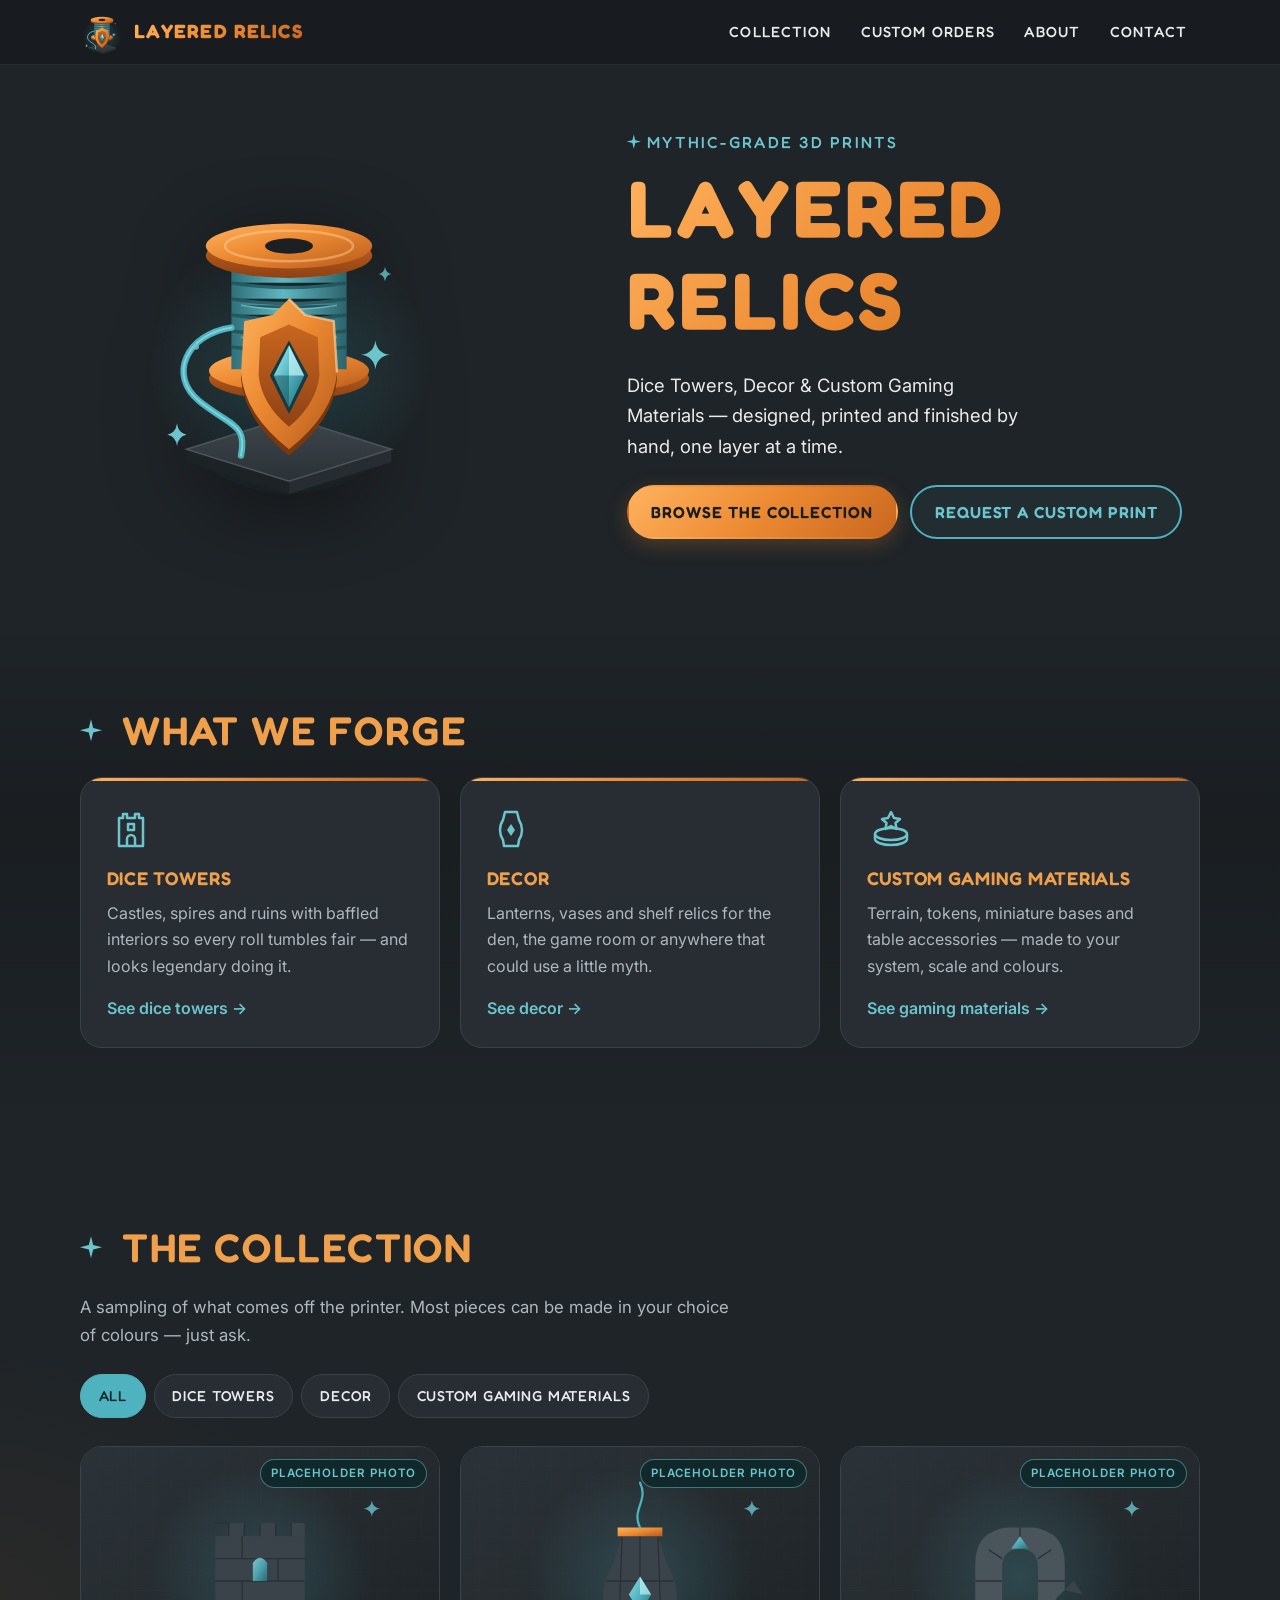
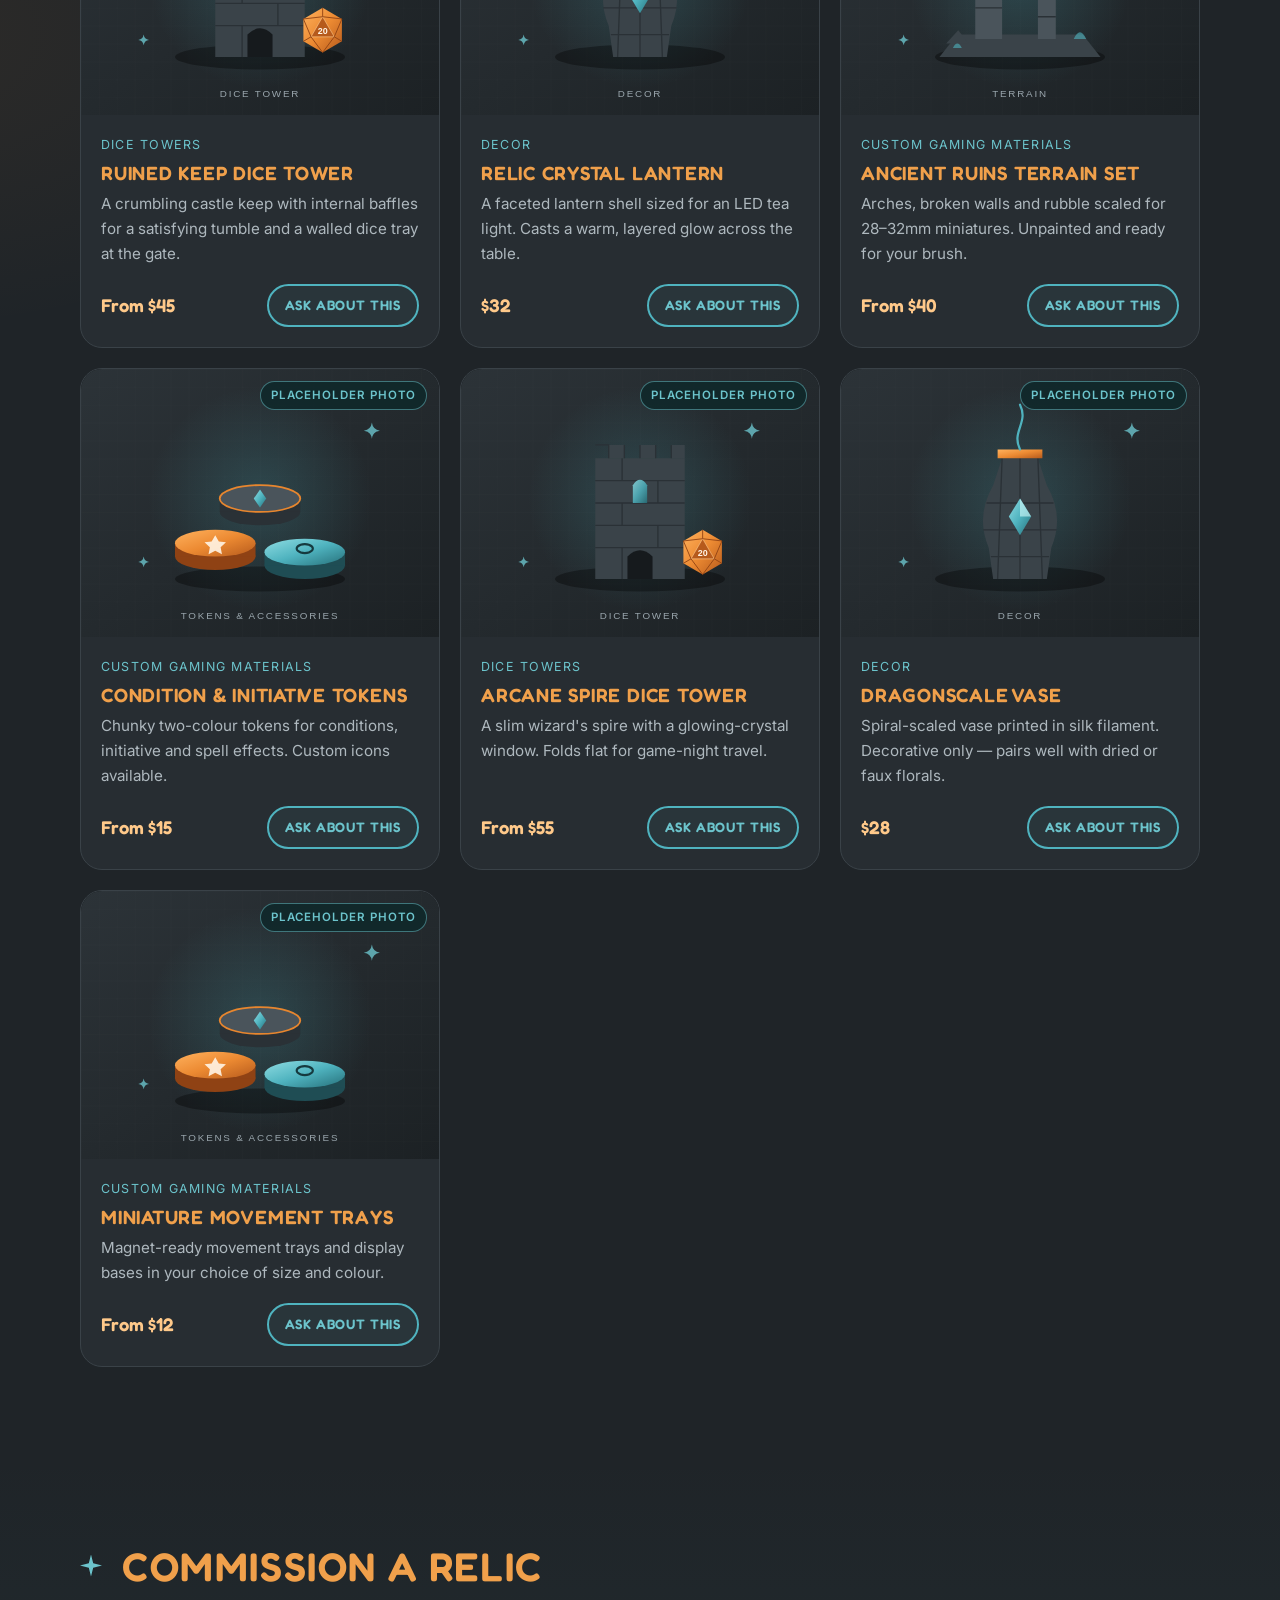
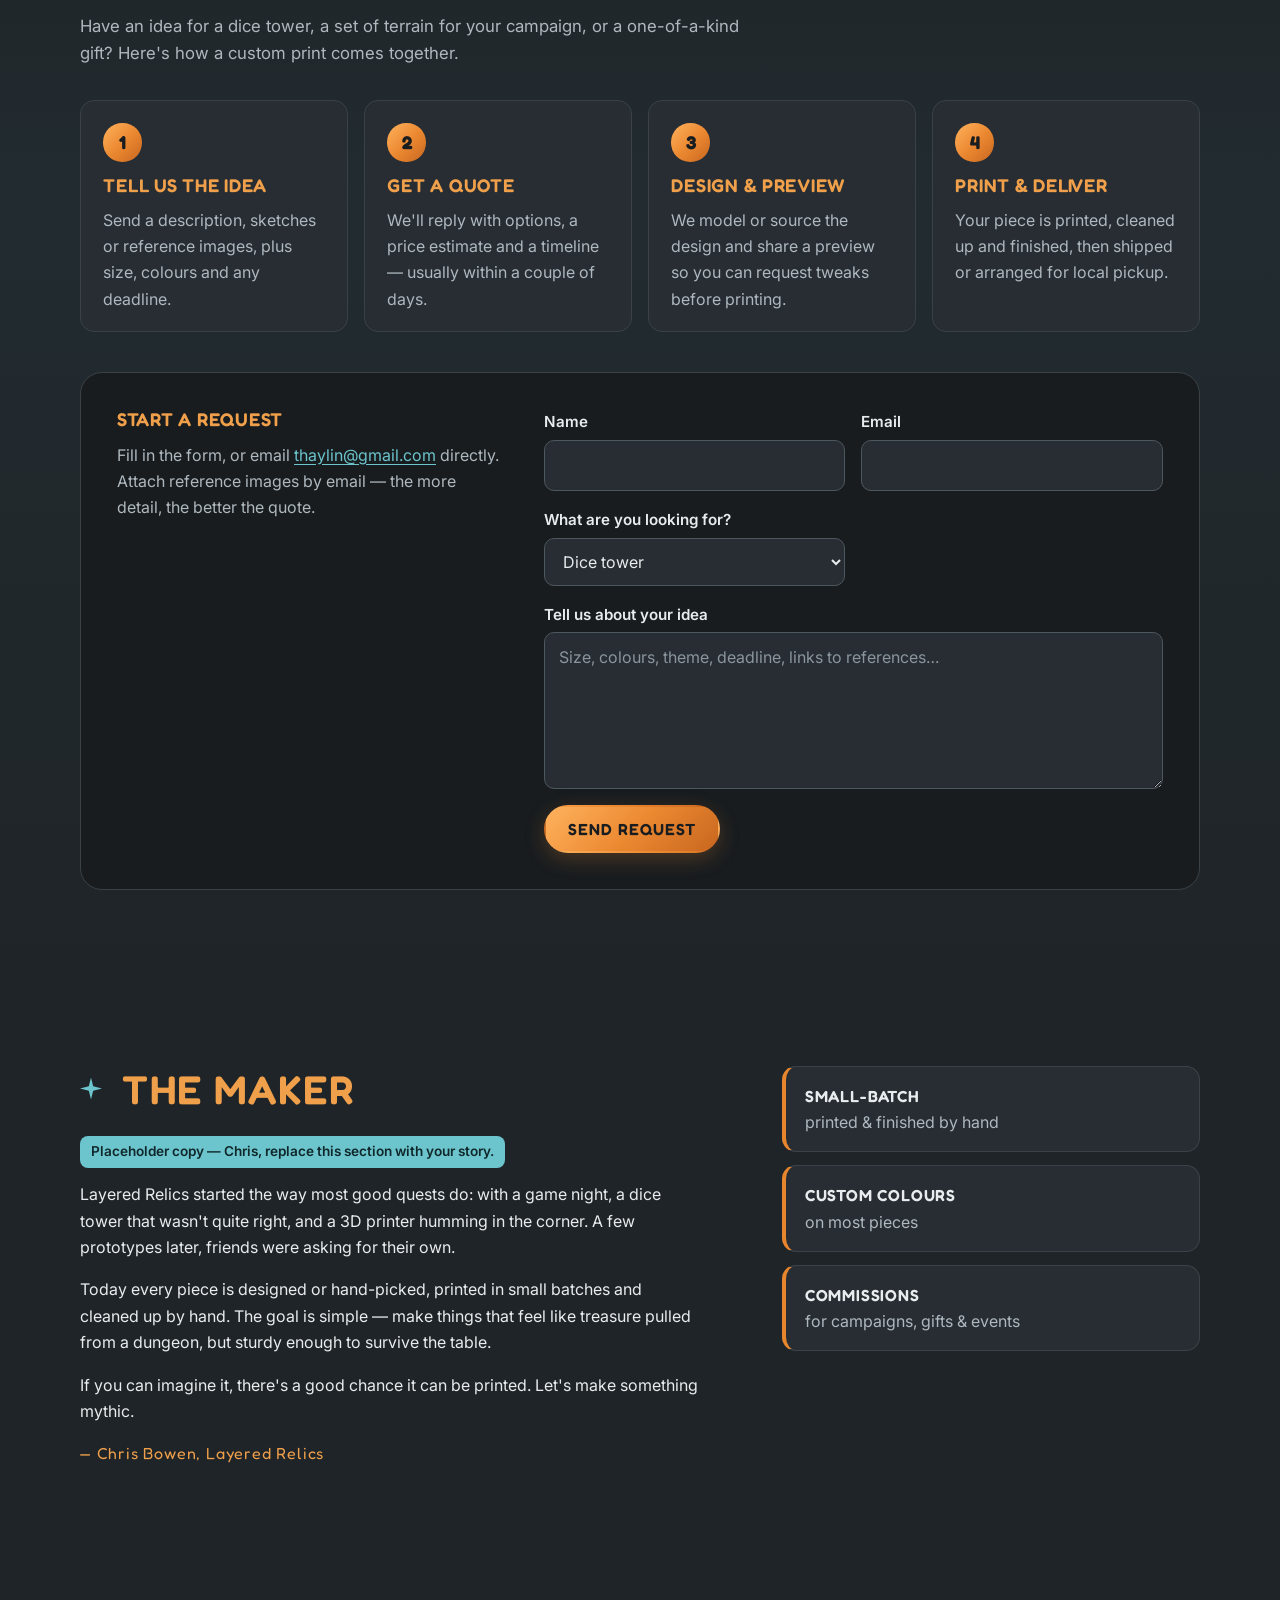
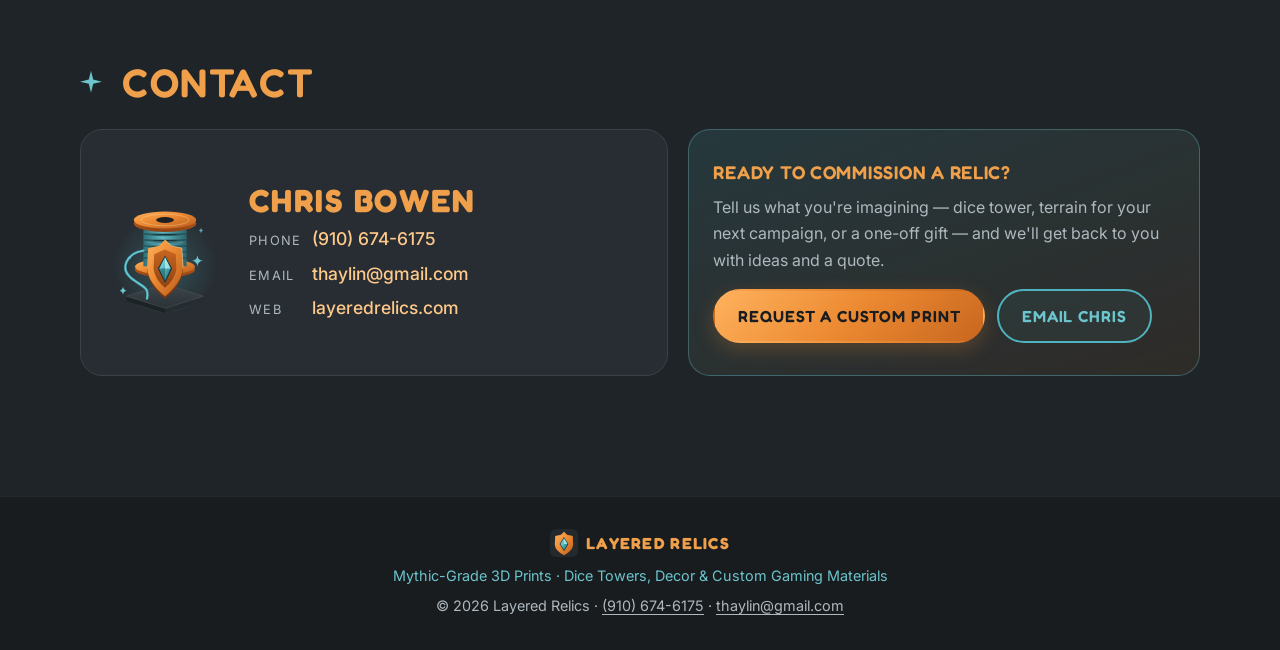
==== index.html @ 6f7bc5b3 "feat: first version of the Layered Relics static site Single-page, no-build static site for GitHub P" ====
<!doctype html>
<html lang="en">
<head>
  <meta charset="utf-8">
  <meta name="viewport" content="width=device-width, initial-scale=1">
  <title>Layered Relics — Mythic-Grade 3D Prints</title>
  <meta name="description" content="Layered Relics makes mythic-grade 3D prints: dice towers, decor and custom gaming materials like terrain, tokens and miniature accessories. Custom commissions welcome.">
  <meta name="theme-color" content="#1f2428">

  <!-- Open Graph / social sharing.
       og:url and og:image must be absolute. Update both if the site moves to layeredrelics.com (see README). -->
  <meta property="og:type" content="website">
  <meta property="og:site_name" content="Layered Relics">
  <meta property="og:title" content="Layered Relics — Mythic-Grade 3D Prints">
  <meta property="og:description" content="Dice towers, decor & custom gaming materials, printed layer by layer.">
  <meta property="og:url" content="https://thaylin.github.io/layeredrelics/">
  <meta property="og:image" content="https://thaylin.github.io/layeredrelics/assets/og-image.png">
  <meta property="og:image:width" content="1200">
  <meta property="og:image:height" content="630">
  <meta property="og:image:alt" content="Layered Relics logo with the tagline Mythic-Grade 3D Prints">
  <meta name="twitter:card" content="summary_large_image">

  <link rel="icon" href="assets/favicon.svg" type="image/svg+xml">
  <link rel="icon" href="assets/favicon-32.png" sizes="32x32" type="image/png">
  <link rel="apple-touch-icon" href="assets/apple-touch-icon.png">

  <link rel="preconnect" href="https://fonts.googleapis.com">
  <link rel="preconnect" href="https://fonts.gstatic.com" crossorigin>
  <link rel="stylesheet" href="https://fonts.googleapis.com/css2?family=Fredoka:wght@500;600;700&family=Inter:wght@400;500;600&display=swap">
  <link rel="stylesheet" href="css/styles.css">

  <script>document.documentElement.classList.add("js");</script>
  <script src="js/config.js" defer></script>
  <script src="js/main.js" defer></script>
</head>
<body>
  <a class="skip-link" href="#main">Skip to content</a>

  <header class="site-header">
    <div class="container header-inner">
      <a class="brand" href="#top" aria-label="Layered Relics home">
        <img src="assets/logo.svg" alt="" width="44" height="44">
        <span class="brand-name">Layered Relics</span>
      </a>
      <button class="nav-toggle" type="button" aria-expanded="false" aria-controls="site-nav">
        <span class="nav-toggle-bar" aria-hidden="true"></span>
        <span class="visually-hidden">Menu</span>
      </button>
      <nav id="site-nav" class="site-nav" aria-label="Main">
        <ul>
          <li><a href="#collection">Collection</a></li>
          <li><a href="#custom">Custom Orders</a></li>
          <li><a href="#about">About</a></li>
          <li><a href="#contact">Contact</a></li>
        </ul>
      </nav>
    </div>
  </header>

  <main id="main">
    <!-- HERO -->
    <section class="hero" id="top" aria-labelledby="hero-title">
      <div class="container hero-inner">
        <div class="hero-logo">
          <img src="assets/logo.svg" alt="Layered Relics logo: a filament spool on a stone pedestal behind a copper relic shield with a teal crystal" width="320" height="320">
        </div>
        <div class="hero-copy">
          <p class="eyebrow"><span class="sparkle" aria-hidden="true"></span> Mythic-Grade 3D Prints</p>
          <h1 id="hero-title" class="hero-title">Layered Relics</h1>
          <p class="hero-sub">Dice Towers, Decor &amp; Custom Gaming Materials — designed, printed and finished by hand, one layer at a time.</p>
          <div class="hero-actions">
            <a class="btn btn-primary" href="#collection">Browse the Collection</a>
            <a class="btn btn-secondary" href="#custom">Request a Custom Print</a>
          </div>
        </div>
      </div>
    </section>

    <!-- CATEGORIES -->
    <section class="section categories" aria-labelledby="categories-title">
      <div class="container">
        <h2 id="categories-title" class="section-title">What We Forge</h2>
        <ul class="category-grid">
          <li class="category-card">
            <svg class="category-icon" viewBox="0 0 48 48" aria-hidden="true"><path d="M12 42V14h4v-4h4v4h8v-4h4v4h4v28Z" fill="none" stroke="currentColor" stroke-width="2.5" stroke-linejoin="round"/><path d="M20 42v-7a4 4 0 0 1 8 0v7M21 20h6v6h-6z" fill="none" stroke="currentColor" stroke-width="2.5" stroke-linejoin="round"/></svg>
            <h3>Dice Towers</h3>
            <p>Castles, spires and ruins with baffled interiors so every roll tumbles fair — and looks legendary doing it.</p>
            <a class="text-link" href="#collection" data-filter-link="dice-towers">See dice towers</a>
          </li>
          <li class="category-card">
            <svg class="category-icon" viewBox="0 0 48 48" aria-hidden="true"><path d="M18 8h12l2 8c4 6 4 14 0 20l-1 6H17l-1-6c-4-6-4-14 0-20Z" fill="none" stroke="currentColor" stroke-width="2.5" stroke-linejoin="round"/><path d="M24 20l4 6-4 6-4-6Z" fill="currentColor"/></svg>
            <h3>Decor</h3>
            <p>Lanterns, vases and shelf relics for the den, the game room or anywhere that could use a little myth.</p>
            <a class="text-link" href="#collection" data-filter-link="decor">See decor</a>
          </li>
          <li class="category-card">
            <svg class="category-icon" viewBox="0 0 48 48" aria-hidden="true"><ellipse cx="24" cy="30" rx="16" ry="6" fill="none" stroke="currentColor" stroke-width="2.5"/><path d="M8 30v5c0 3.3 7.2 6 16 6s16-2.7 16-6v-5" fill="none" stroke="currentColor" stroke-width="2.5"/><path d="M24 8l3 6 6 1-4.5 4 1 6-5.5-3-5.5 3 1-6L15 15l6-1Z" fill="none" stroke="currentColor" stroke-width="2.5" stroke-linejoin="round"/></svg>
            <h3>Custom Gaming Materials</h3>
            <p>Terrain, tokens, miniature bases and table accessories — made to your system, scale and colours.</p>
            <a class="text-link" href="#collection" data-filter-link="gaming">See gaming materials</a>
          </li>
        </ul>
      </div>
    </section>

    <!-- COLLECTION (rendered from data/products.json by js/main.js) -->
    <section class="section collection" id="collection" aria-labelledby="collection-title">
      <div class="container">
        <h2 id="collection-title" class="section-title">The Collection</h2>
        <p class="section-intro">A sampling of what comes off the printer. Most pieces can be made in your choice of colours — just ask.</p>

        <div class="filters" role="group" aria-label="Filter products by category" data-filters>
          <button type="button" class="filter-btn" data-filter="all" aria-pressed="true">All</button>
        </div>

        <ul class="product-grid" data-product-grid aria-live="polite">
          <li class="product-status">Loading the collection…</li>
        </ul>
        <noscript><p class="product-status">The collection needs JavaScript to display. You can still <a href="mailto:thaylin@gmail.com">email us</a> to ask about any piece.</p></noscript>
      </div>
    </section>

    <!-- CUSTOM ORDERS -->
    <section class="section custom" id="custom" aria-labelledby="custom-title">
      <div class="container">
        <h2 id="custom-title" class="section-title">Commission a Relic</h2>
        <p class="section-intro">Have an idea for a dice tower, a set of terrain for your campaign, or a one-of-a-kind gift? Here's how a custom print comes together.</p>

        <ol class="steps">
          <li class="step">
            <span class="step-num" aria-hidden="true">1</span>
            <h3>Tell us the idea</h3>
            <p>Send a description, sketches or reference images, plus size, colours and any deadline.</p>
          </li>
          <li class="step">
            <span class="step-num" aria-hidden="true">2</span>
            <h3>Get a quote</h3>
            <p>We'll reply with options, a price estimate and a timeline — usually within a couple of days.</p>
          </li>
          <li class="step">
            <span class="step-num" aria-hidden="true">3</span>
            <h3>Design &amp; preview</h3>
            <p>We model or source the design and share a preview so you can request tweaks before printing.</p>
          </li>
          <li class="step">
            <span class="step-num" aria-hidden="true">4</span>
            <h3>Print &amp; deliver</h3>
            <p>Your piece is printed, cleaned up and finished, then shipped or arranged for local pickup.</p>
          </li>
        </ol>

        <div class="inquiry">
          <div class="inquiry-copy">
            <h3>Start a request</h3>
            <p>Fill in the form, or email <a href="mailto:thaylin@gmail.com?subject=Custom%20print%20request">thaylin@gmail.com</a> directly. Attach reference images by email — the more detail, the better the quote.</p>
          </div>

          <!-- Inquiry form.
               Until a form service is configured in js/config.js (formEndpoint), submitting
               opens the visitor's email app with the details pre-filled. See README > "Inquiry form". -->
          <form class="inquiry-form" data-inquiry-form novalidate>
            <div class="field">
              <label for="f-name">Name</label>
              <input id="f-name" name="name" type="text" autocomplete="name" required>
            </div>
            <div class="field">
              <label for="f-email">Email</label>
              <input id="f-email" name="email" type="email" autocomplete="email" required>
            </div>
            <div class="field">
              <label for="f-type">What are you looking for?</label>
              <select id="f-type" name="type">
                <option>Dice tower</option>
                <option>Decor piece</option>
                <option>Terrain or scenery</option>
                <option>Tokens or accessories</option>
                <option>Something else</option>
              </select>
            </div>
            <div class="field field-full">
              <label for="f-message">Tell us about your idea</label>
              <textarea id="f-message" name="message" rows="5" required placeholder="Size, colours, theme, deadline, links to references…"></textarea>
            </div>
            <!-- honeypot for spam bots (used by Formspree); hidden from people -->
            <div class="visually-hidden" aria-hidden="true">
              <label for="f-gotcha">Leave this empty</label>
              <input id="f-gotcha" name="_gotcha" type="text" tabindex="-1" autocomplete="off">
            </div>
            <div class="field-full form-footer">
              <button class="btn btn-primary" type="submit">Send Request</button>
              <p class="form-status" data-form-status role="status"></p>
            </div>
          </form>
        </div>
      </div>
    </section>

    <!-- ABOUT -->
    <section class="section about" id="about" aria-labelledby="about-title">
      <div class="container about-inner">
        <div class="about-copy">
          <h2 id="about-title" class="section-title">The Maker</h2>
          <!-- OWNER: placeholder story — replace these paragraphs with your own words. -->
          <p class="placeholder-note" data-placeholder-note>Placeholder copy — Chris, replace this section with your story.</p>
          <p>Layered Relics started the way most good quests do: with a game night, a dice tower that wasn't quite right, and a 3D printer humming in the corner. A few prototypes later, friends were asking for their own.</p>
          <p>Today every piece is designed or hand-picked, printed in small batches and cleaned up by hand. The goal is simple — make things that feel like treasure pulled from a dungeon, but sturdy enough to survive the table.</p>
          <p>If you can imagine it, there's a good chance it can be printed. Let's make something mythic.</p>
          <p class="signature">— Chris Bowen, Layered Relics</p>
        </div>
        <ul class="about-facts">
          <li><strong>Small-batch</strong> printed &amp; finished by hand</li>
          <li><strong>Custom colours</strong> on most pieces</li>
          <li><strong>Commissions</strong> for campaigns, gifts &amp; events</li>
        </ul>
      </div>
    </section>

    <!-- CONTACT -->
    <section class="section contact" id="contact" aria-labelledby="contact-title">
      <div class="container">
        <h2 id="contact-title" class="section-title">Contact</h2>
        <div class="contact-grid">
        <div class="contact-card">
          <img src="assets/logo.svg" alt="" width="120" height="120">
          <div>
            <p class="contact-name">Chris Bowen</p>
            <ul class="contact-list">
              <li><span class="contact-label">Phone</span> <a href="tel:+19106746175">(910) 674-6175</a></li>
              <li><span class="contact-label">Email</span> <a href="mailto:thaylin@gmail.com">thaylin@gmail.com</a></li>
              <li><span class="contact-label">Web</span> <a href="https://layeredrelics.com/">layeredrelics.com</a></li>
            </ul>
          </div>
        </div>
        <div class="contact-cta">
          <h3>Ready to commission a relic?</h3>
          <p>Tell us what you're imagining — dice tower, terrain for your next campaign, or a one-off gift — and we'll get back to you with ideas and a quote.</p>
          <div class="contact-cta-actions">
            <a class="btn btn-primary" href="#custom">Request a Custom Print</a>
            <a class="btn btn-secondary" href="mailto:thaylin@gmail.com?subject=Hello%20Layered%20Relics">Email Chris</a>
          </div>
        </div>
        </div>
      </div>
    </section>
  </main>

  <footer class="site-footer">
    <div class="container footer-inner">
      <p class="footer-brand"><img src="assets/favicon.svg" alt="" width="28" height="28"> Layered Relics</p>
      <p class="footer-tag">Mythic-Grade 3D Prints · Dice Towers, Decor &amp; Custom Gaming Materials</p>
      <p class="footer-meta">&copy; <span data-year>2026</span> Layered Relics · <a href="tel:+19106746175">(910) 674-6175</a> · <a href="mailto:thaylin@gmail.com">thaylin@gmail.com</a></p>
    </div>
  </footer>
</body>
</html>
---- css/styles.css ----
/* ==========================================================================
   Layered Relics — site styles
   Mobile-first. Brand tokens live in :root so colours are easy to tweak.
   ========================================================================== */

:root {
  /* Brand colours (from the business card) */
  --bg: #1f2428;
  --bg-raised: #272d32;
  --bg-deep: #181c1f;
  --line: #3a4248;
  --text: #e9ecee;
  --text-muted: #aeb8be;
  --copper: #e8862e;
  --copper-light: #f0a04b;
  --copper-pale: #ffc98a;
  --copper-dark: #b65a1c;
  --teal: #4fb3bf;
  --teal-light: #6cc4cc;
  --gradient-copper: linear-gradient(135deg, #ffb25e 0%, #ec8a32 50%, #c8661f 100%);

  --font-display: "Fredoka", "Baloo 2", "Trebuchet MS", system-ui, sans-serif;
  --font-body: "Inter", system-ui, -apple-system, "Segoe UI", Roboto, sans-serif;

  --radius: 14px;
  --radius-lg: 22px;
  --shadow: 0 10px 30px rgba(0, 0, 0, .35);
  --container: 1120px;
  --focus: 0 0 0 3px var(--bg), 0 0 0 6px var(--teal-light);
}

*, *::before, *::after { box-sizing: border-box; }

html { scroll-behavior: smooth; -webkit-text-size-adjust: 100%; }
@media (prefers-reduced-motion: reduce) {
  html { scroll-behavior: auto; }
  *, *::before, *::after { transition: none !important; animation: none !important; }
}

body {
  margin: 0;
  background:
    radial-gradient(1200px 600px at 85% -10%, rgba(79, 179, 191, .10), transparent 60%),
    radial-gradient(900px 500px at -10% 30%, rgba(232, 134, 46, .07), transparent 60%),
    var(--bg);
  color: var(--text);
  font-family: var(--font-body);
  font-size: 1rem;
  line-height: 1.65;
}

img, svg { max-width: 100%; height: auto; display: block; }

h1, h2, h3 {
  font-family: var(--font-display);
  font-weight: 600;
  line-height: 1.15;
  letter-spacing: .04em;
  text-transform: uppercase;
  margin: 0 0 .6em;
}
h3 { font-size: 1.15rem; color: var(--copper-light); }
p { margin: 0 0 1em; }

a { color: var(--teal-light); text-underline-offset: .2em; }
a:hover { color: var(--copper-pale); }

:focus-visible { outline: none; box-shadow: var(--focus); border-radius: 6px; }

.container { width: min(100% - 2.5rem, var(--container)); margin-inline: auto; }

.visually-hidden {
  position: absolute !important; width: 1px; height: 1px; padding: 0; margin: -1px;
  overflow: hidden; clip: rect(0 0 0 0); white-space: nowrap; border: 0;
}

.skip-link {
  position: absolute; left: 1rem; top: -4rem; z-index: 100;
  background: var(--copper); color: #1a1d20; padding: .6rem 1rem; border-radius: 8px;
  font-weight: 600; text-decoration: none;
}
.skip-link:focus { top: 1rem; }

/* Four-point sparkle decoration */
.sparkle {
  display: inline-block; width: .9em; height: .9em; vertical-align: -.05em;
  background: var(--teal-light);
  clip-path: polygon(50% 0, 60% 40%, 100% 50%, 60% 60%, 50% 100%, 40% 60%, 0 50%, 40% 40%);
}

/* ---------- Buttons ---------- */
.btn {
  display: inline-flex; align-items: center; justify-content: center; gap: .5em;
  min-height: 48px; padding: .75rem 1.4rem;
  border-radius: 999px; border: 2px solid transparent;
  font-family: var(--font-display); font-weight: 600; font-size: 1rem;
  letter-spacing: .06em; text-transform: uppercase; text-decoration: none;
  cursor: pointer; transition: transform .15s ease, box-shadow .15s ease, background-color .15s ease;
}
.btn:hover { transform: translateY(-1px); }
.btn-primary { background: var(--gradient-copper); color: #1a1d20; box-shadow: 0 6px 20px rgba(232, 134, 46, .25); }
.btn-primary:hover { color: #1a1d20; box-shadow: 0 8px 26px rgba(232, 134, 46, .4); }
.btn-secondary { border-color: var(--teal); color: var(--teal-light); background: rgba(79, 179, 191, .06); }
.btn-secondary:hover { color: var(--text); background: rgba(79, 179, 191, .18); }
.btn-small { min-height: 40px; padding: .5rem 1rem; font-size: .85rem; }

.text-link { font-weight: 600; text-decoration: none; }
.text-link::after { content: " →"; }
.text-link:hover { text-decoration: underline; }

/* ---------- Header ---------- */
.site-header {
  position: sticky; top: 0; z-index: 50;
  background: rgba(24, 28, 31, .88);
  backdrop-filter: blur(10px); -webkit-backdrop-filter: blur(10px);
  border-bottom: 1px solid rgba(255, 255, 255, .06);
}
.header-inner { display: flex; align-items: center; justify-content: space-between; min-height: 64px; position: relative; }
.brand { display: flex; align-items: center; gap: .6rem; text-decoration: none; }
.brand-name {
  font-family: var(--font-display); font-weight: 700; font-size: 1.2rem; letter-spacing: .06em;
  text-transform: uppercase; background: var(--gradient-copper);
  -webkit-background-clip: text; background-clip: text; color: transparent;
}

.nav-toggle {
  display: inline-flex; align-items: center; justify-content: center;
  width: 48px; height: 48px; border: 1px solid var(--line); border-radius: 12px;
  background: var(--bg-raised); cursor: pointer;
}
.nav-toggle-bar, .nav-toggle-bar::before, .nav-toggle-bar::after {
  display: block; width: 22px; height: 2px; background: var(--copper-light); border-radius: 2px;
  position: relative; transition: transform .2s ease, background-color .2s ease;
}
.nav-toggle-bar::before, .nav-toggle-bar::after { content: ""; position: absolute; left: 0; }
.nav-toggle-bar::before { top: -7px; }
.nav-toggle-bar::after { top: 7px; }
.nav-toggle[aria-expanded="true"] .nav-toggle-bar { background: transparent; }
.nav-toggle[aria-expanded="true"] .nav-toggle-bar::before { transform: translateY(7px) rotate(45deg); }
.nav-toggle[aria-expanded="true"] .nav-toggle-bar::after { transform: translateY(-7px) rotate(-45deg); }

.site-nav ul { list-style: none; margin: 0; padding: 0; }
.site-nav a {
  display: block; padding: .8rem 1rem; color: var(--text); text-decoration: none;
  font-family: var(--font-display); font-weight: 500; letter-spacing: .08em; text-transform: uppercase;
}
.site-nav a:hover { color: var(--copper-light); }

/* Mobile nav: dropdown panel. Only hidden when JS is running (.js on <html>). */
.js .site-nav {
  position: absolute; top: 100%; right: 0; left: 0;
  background: var(--bg-deep); border: 1px solid var(--line); border-radius: 0 0 var(--radius) var(--radius);
  box-shadow: var(--shadow); padding: .5rem;
  display: none;
}
.js .site-nav.is-open { display: block; }
html:not(.js) .nav-toggle { display: none; }
html:not(.js) .header-inner { flex-wrap: wrap; }
html:not(.js) .site-nav ul { display: flex; flex-wrap: wrap; }

/* ---------- Sections ---------- */
[id] { scroll-margin-top: 80px; }
.section { padding: 4rem 0; }
.section-title {
  font-size: clamp(1.7rem, 4.5vw, 2.5rem);
  color: var(--copper-light);
  display: flex; align-items: center; gap: .5em;
}
.section-title::before {
  content: ""; flex: none; width: .55em; height: .55em; background: var(--teal-light);
  clip-path: polygon(50% 0, 60% 40%, 100% 50%, 60% 60%, 50% 100%, 40% 60%, 0 50%, 40% 40%);
}
.section-intro { color: var(--text-muted); max-width: 60ch; font-size: 1.05rem; }

/* ---------- Hero ---------- */
.hero { padding: 2.5rem 0 3.5rem; overflow: hidden; }
.hero-inner { display: grid; gap: 1.5rem; justify-items: center; text-align: center; }
.hero-logo { width: min(68vw, 300px); filter: drop-shadow(0 18px 40px rgba(0, 0, 0, .45)); }
.eyebrow {
  font-family: var(--font-display); font-weight: 500; letter-spacing: .14em; text-transform: uppercase;
  color: var(--teal-light); margin-bottom: .4rem;
}
.hero-title {
  font-size: clamp(2.6rem, 11vw, 5rem); font-weight: 700; letter-spacing: .05em; margin-bottom: .3em;
  background: var(--gradient-copper); -webkit-background-clip: text; background-clip: text; color: transparent;
  /* fallback colour for browsers without background-clip:text */
  -webkit-text-fill-color: transparent;
}
@supports not ((-webkit-background-clip: text) or (background-clip: text)) {
  .hero-title, .brand-name { color: var(--copper-light); -webkit-text-fill-color: currentColor; background: none; }
}
.hero-sub { font-size: 1.15rem; color: var(--text); max-width: 34ch; margin-inline: auto; }
.hero-actions { display: flex; flex-direction: column; gap: .8rem; margin-top: 1.5rem; }

/* ---------- Categories ---------- */
.categories { background: linear-gradient(180deg, transparent, rgba(0, 0, 0, .18) 40%, transparent); }
.category-grid { list-style: none; margin: 0; padding: 0; display: grid; gap: 1.25rem; }
.category-card {
  background: var(--bg-raised); border: 1px solid var(--line); border-radius: var(--radius-lg);
  padding: 1.6rem; position: relative; overflow: hidden;
}
.category-card::after {
  content: ""; position: absolute; inset: 0 0 auto; height: 3px; background: var(--gradient-copper);
}
.category-card p { color: var(--text-muted); }
.category-icon { width: 48px; height: 48px; color: var(--teal-light); margin-bottom: 1rem; }

/* ---------- Collection ---------- */
.filters { display: flex; flex-wrap: wrap; gap: .5rem; margin: 1.5rem 0 1.75rem; }
.filter-btn {
  min-height: 44px; padding: .5rem 1.1rem; border-radius: 999px;
  border: 1px solid var(--line); background: var(--bg-raised); color: var(--text);
  font-family: var(--font-display); font-weight: 500; letter-spacing: .06em; text-transform: uppercase; font-size: .9rem;
  cursor: pointer;
}
.filter-btn:hover { border-color: var(--teal); }
.filter-btn[aria-pressed="true"] { background: var(--teal); border-color: var(--teal); color: #10282b; }

.product-grid { list-style: none; margin: 0; padding: 0; display: grid; gap: 1.25rem; }
.product-status { color: var(--text-muted); padding: 1rem 0; }
.product-card {
  display: flex; flex-direction: column; height: 100%;
  background: var(--bg-raised); border: 1px solid var(--line); border-radius: var(--radius-lg);
  overflow: hidden; transition: transform .2s ease, border-color .2s ease, box-shadow .2s ease;
}
.product-card:hover { transform: translateY(-3px); border-color: rgba(232, 134, 46, .6); box-shadow: var(--shadow); }
.product-media { position: relative; aspect-ratio: 4 / 3; background: var(--bg-deep); }
.product-media img { width: 100%; height: 100%; object-fit: cover; }
.product-badge {
  position: absolute; top: .75rem; right: .75rem;
  font-size: .72rem; font-weight: 600; letter-spacing: .08em; text-transform: uppercase;
  padding: .25rem .6rem; border-radius: 999px; background: rgba(16, 40, 43, .9); color: var(--teal-light);
  border: 1px solid rgba(108, 196, 204, .5);
}
.product-body { display: flex; flex-direction: column; gap: .4rem; padding: 1.25rem; flex: 1; }
.product-category { font-size: .78rem; letter-spacing: .1em; text-transform: uppercase; color: var(--teal-light); margin: 0; }
.product-name { margin: 0; font-size: 1.2rem; }
.product-desc { color: var(--text-muted); font-size: .95rem; margin: 0; flex: 1; }
.product-footer { display: flex; align-items: center; justify-content: space-between; gap: .75rem; margin-top: .75rem; flex-wrap: wrap; }
.product-price { font-family: var(--font-display); font-weight: 600; font-size: 1.15rem; color: var(--copper-pale); margin: 0; }

/* ---------- Custom orders ---------- */
.custom { background: linear-gradient(180deg, transparent, rgba(79, 179, 191, .05) 30%, transparent); }
.steps { list-style: none; margin: 2rem 0 2.5rem; padding: 0; display: grid; gap: 1rem; counter-reset: step; }
.step {
  background: var(--bg-raised); border: 1px solid var(--line); border-radius: var(--radius);
  padding: 1.4rem 1.4rem 1.2rem;
}
.step p { color: var(--text-muted); margin: 0; }
.step-num {
  display: inline-grid; place-items: center; width: 2.4rem; height: 2.4rem; margin-bottom: .8rem;
  border-radius: 50%; background: var(--gradient-copper); color: #1a1d20;
  font-family: var(--font-display); font-weight: 700; font-size: 1.15rem;
}

.inquiry {
  display: grid; gap: 1.5rem;
  background: var(--bg-deep); border: 1px solid var(--line); border-radius: var(--radius-lg);
  padding: 1.5rem;
}
.inquiry-copy p { color: var(--text-muted); }
.inquiry-form { display: grid; gap: 1rem; }
.field { display: flex; flex-direction: column; gap: .35rem; }
.field label { font-weight: 600; font-size: .95rem; }
.field input, .field select, .field textarea {
  width: 100%; min-height: 48px; padding: .7rem .9rem;
  font: inherit; color: var(--text);
  background: var(--bg-raised); border: 1px solid #4d575e; border-radius: 10px;
}
.field textarea { resize: vertical; min-height: 130px; }
.field input::placeholder, .field textarea::placeholder { color: #8a959c; }
.field input:focus-visible, .field select:focus-visible, .field textarea:focus-visible { border-color: var(--teal); }
.field [aria-invalid="true"] { border-color: #ff8a7a; }
.form-footer { display: flex; flex-wrap: wrap; align-items: center; gap: 1rem; }
.form-status { margin: 0; color: var(--teal-light); }
.form-status.is-error { color: #ff9f92; }

/* ---------- About ---------- */
.about-inner { display: grid; gap: 2rem; }
.about-copy p { max-width: 62ch; }
.signature { font-family: var(--font-display); color: var(--copper-light); letter-spacing: .05em; }
.placeholder-note {
  display: inline-block; font-size: .85rem; color: #10282b; background: var(--teal-light);
  padding: .3rem .7rem; border-radius: 8px; font-weight: 600;
}
.about-facts { list-style: none; margin: 0; padding: 0; display: grid; gap: .8rem; align-content: start; }
.about-facts li {
  background: var(--bg-raised); border: 1px solid var(--line); border-left: 4px solid var(--copper);
  border-radius: var(--radius); padding: 1rem 1.2rem; color: var(--text-muted);
}
.about-facts strong { display: block; color: var(--text); font-family: var(--font-display); letter-spacing: .05em; text-transform: uppercase; font-weight: 600; }

/* ---------- Contact ---------- */
.contact-grid { display: grid; gap: 1.25rem; }
.contact-cta {
  background: linear-gradient(160deg, rgba(79, 179, 191, .14), rgba(232, 134, 46, .08));
  border: 1px solid rgba(108, 196, 204, .35); border-radius: var(--radius-lg); padding: 2rem 1.5rem;
}
.contact-cta p { color: var(--text-muted); }
.contact-cta-actions { display: flex; flex-wrap: wrap; gap: .75rem; }
.contact-card {
  display: grid; gap: 1.5rem; justify-items: center; text-align: center;
  background: var(--bg-raised); border: 1px solid var(--line); border-radius: var(--radius-lg);
  padding: 2rem 1.5rem; max-width: 640px;
}
.contact-name {
  font-family: var(--font-display); font-weight: 700; font-size: 2rem; letter-spacing: .06em;
  text-transform: uppercase; color: var(--copper-light); margin-bottom: .4rem; line-height: 1.1;
}
.contact-list { list-style: none; margin: 0; padding: 0; display: grid; gap: .35rem; font-size: 1.1rem; }
.contact-list a { color: var(--copper-pale); text-decoration: none; font-weight: 500; }
.contact-list a:hover { text-decoration: underline; color: var(--teal-light); }
.contact-label { display: inline-block; min-width: 4.5em; color: var(--text-muted); font-size: .8rem; letter-spacing: .1em; text-transform: uppercase; }

/* ---------- Footer ---------- */
.site-footer { border-top: 1px solid rgba(255, 255, 255, .06); background: var(--bg-deep); padding: 2rem 0; margin-top: 2rem; }
.footer-inner { display: grid; gap: .4rem; text-align: center; justify-items: center; }
.footer-inner p { margin: 0; }
.footer-brand { display: flex; align-items: center; gap: .5rem; font-family: var(--font-display); font-weight: 700; letter-spacing: .08em; text-transform: uppercase; color: var(--copper-light); }
.footer-tag { color: var(--teal-light); font-size: .9rem; }
.footer-meta { color: var(--text-muted); font-size: .9rem; }
.footer-meta a { color: var(--text-muted); }

/* ==========================================================================
   Larger screens
   ========================================================================== */
@media (min-width: 600px) {
  .hero-actions { flex-direction: row; justify-content: center; }
  .product-grid { grid-template-columns: repeat(2, 1fr); }
  .steps { grid-template-columns: repeat(2, 1fr); }
  .inquiry-form { grid-template-columns: 1fr 1fr; }
  .field-full { grid-column: 1 / -1; }
  .contact-card { grid-template-columns: auto 1fr; text-align: left; justify-items: start; align-items: center; }
}

@media (min-width: 860px) {
  .nav-toggle { display: none; }
  .js .site-nav, .site-nav { position: static; display: block; background: none; border: 0; box-shadow: none; padding: 0; }
  .site-nav ul { display: flex; gap: .25rem; }
  .site-nav a { padding: .5rem .8rem; font-size: .92rem; }

  .section { padding: 5.5rem 0; }
  .hero { padding: 4rem 0 5rem; }
  .hero-inner { grid-template-columns: 1fr 1.15fr; text-align: left; justify-items: start; align-items: center; gap: 3rem; }
  .hero-logo { width: 100%; max-width: 400px; justify-self: center; }
  .hero-sub { margin-inline: 0; }
  .hero-actions { justify-content: flex-start; }

  .category-grid { grid-template-columns: repeat(3, 1fr); }
  .product-grid { grid-template-columns: repeat(3, 1fr); }
  .steps { grid-template-columns: repeat(4, 1fr); }
  .inquiry { grid-template-columns: 1fr 1.6fr; padding: 2.25rem; gap: 2.5rem; }
  .about-inner { grid-template-columns: 1.6fr 1fr; align-items: start; }
  .contact-grid { grid-template-columns: 1.15fr 1fr; align-items: stretch; }
  .contact-card { max-width: none; }
}
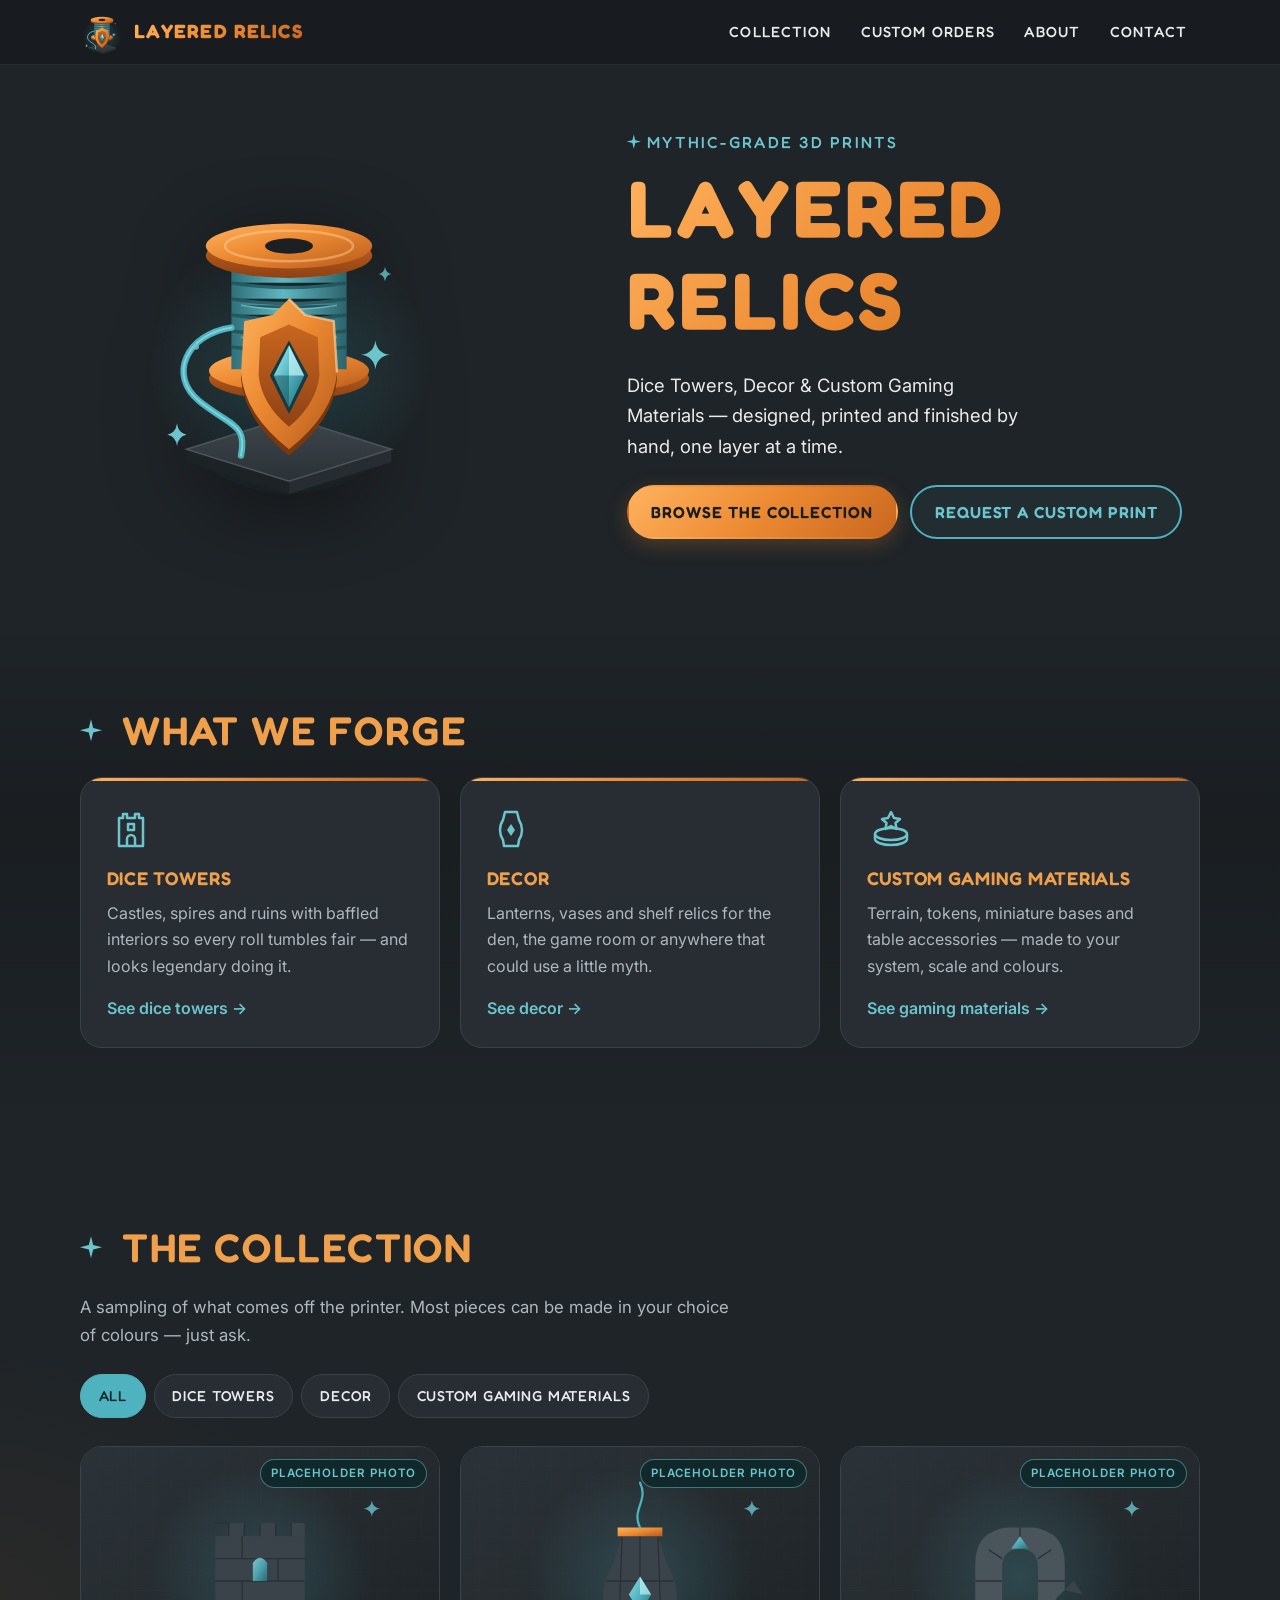
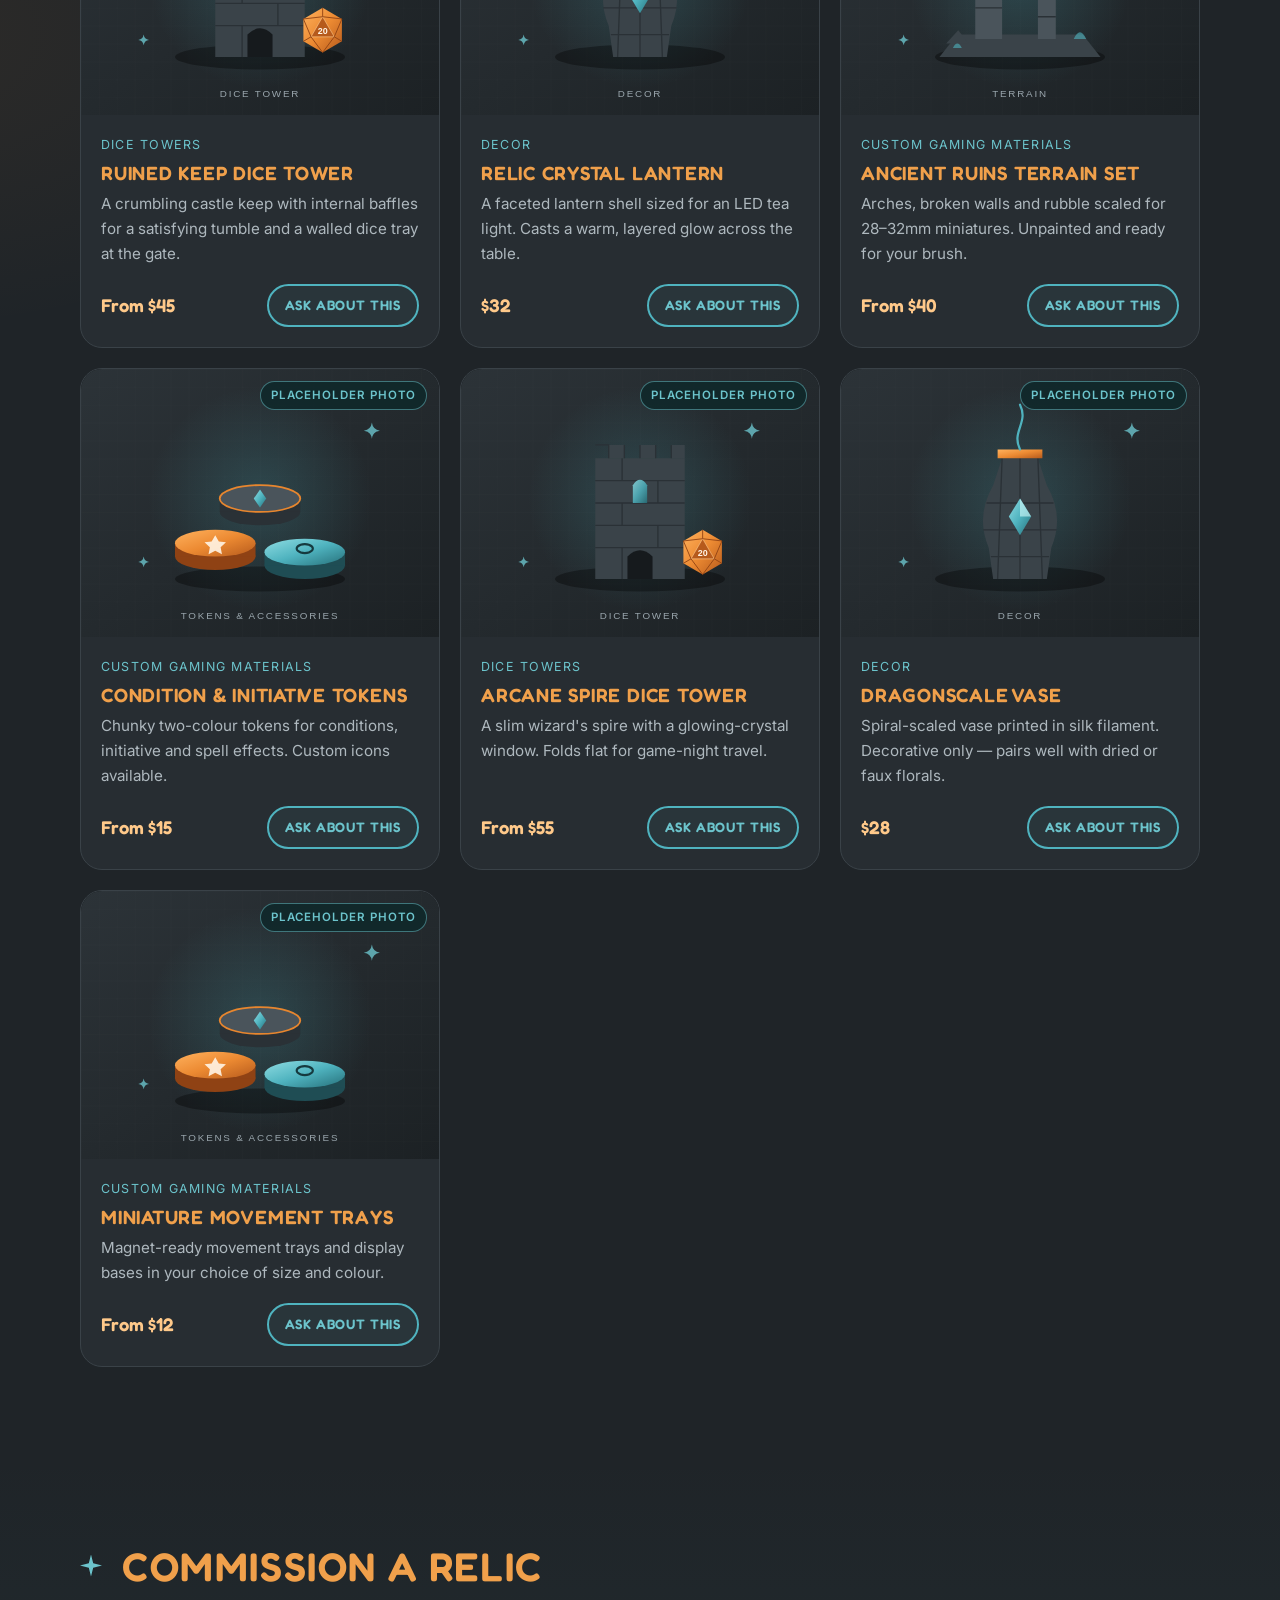
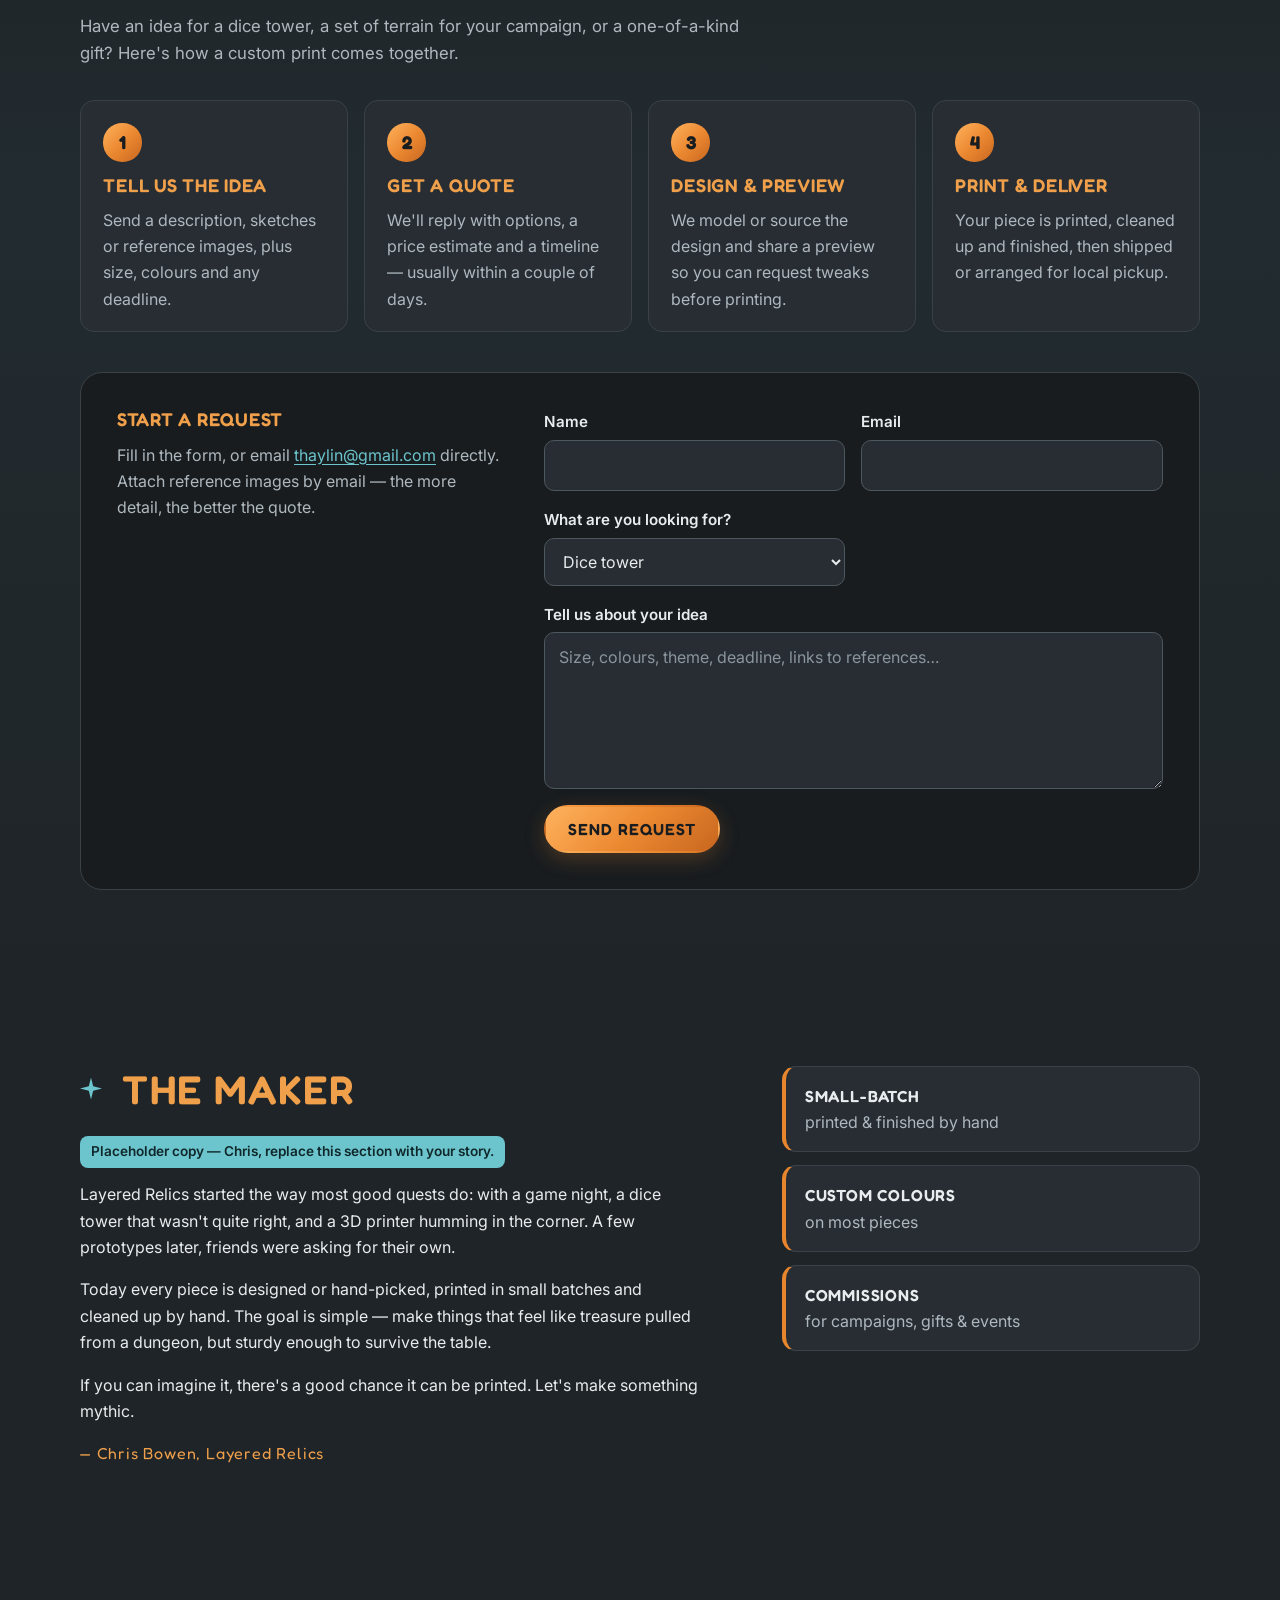
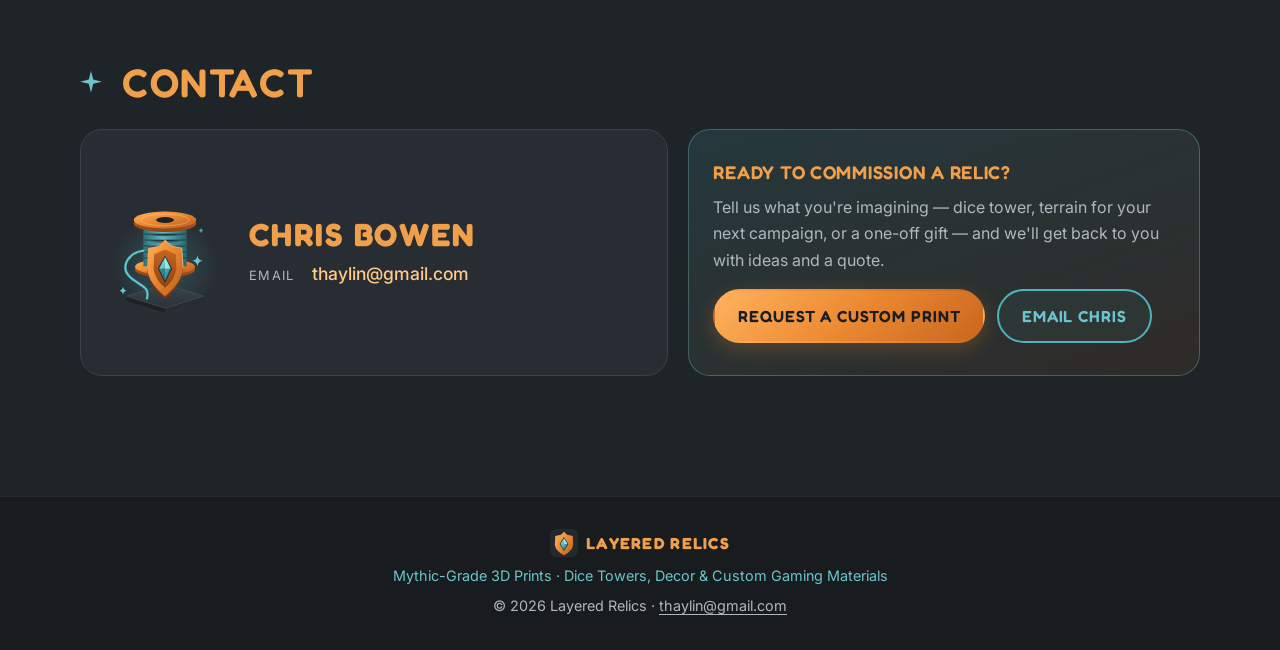
==== commit 743d939a: "fix: make contact email-only and drop pre-DNS domain link - Remove the phone number from the contact" ====
--- a/index.html
+++ b/index.html
@@ -225,9 +225,7 @@
           <div>
             <p class="contact-name">Chris Bowen</p>
             <ul class="contact-list">
-              <li><span class="contact-label">Phone</span> <a href="tel:+19106746175">(910) 674-6175</a></li>
               <li><span class="contact-label">Email</span> <a href="mailto:thaylin@gmail.com">thaylin@gmail.com</a></li>
-              <li><span class="contact-label">Web</span> <a href="https://layeredrelics.com/">layeredrelics.com</a></li>
             </ul>
           </div>
         </div>
@@ -248,7 +246,7 @@
     <div class="container footer-inner">
       <p class="footer-brand"><img src="assets/favicon.svg" alt="" width="28" height="28"> Layered Relics</p>
       <p class="footer-tag">Mythic-Grade 3D Prints · Dice Towers, Decor &amp; Custom Gaming Materials</p>
-      <p class="footer-meta">&copy; <span data-year>2026</span> Layered Relics · <a href="tel:+19106746175">(910) 674-6175</a> · <a href="mailto:thaylin@gmail.com">thaylin@gmail.com</a></p>
+      <p class="footer-meta">&copy; <span data-year>2026</span> Layered Relics · <a href="mailto:thaylin@gmail.com">thaylin@gmail.com</a></p>
     </div>
   </footer>
 </body>
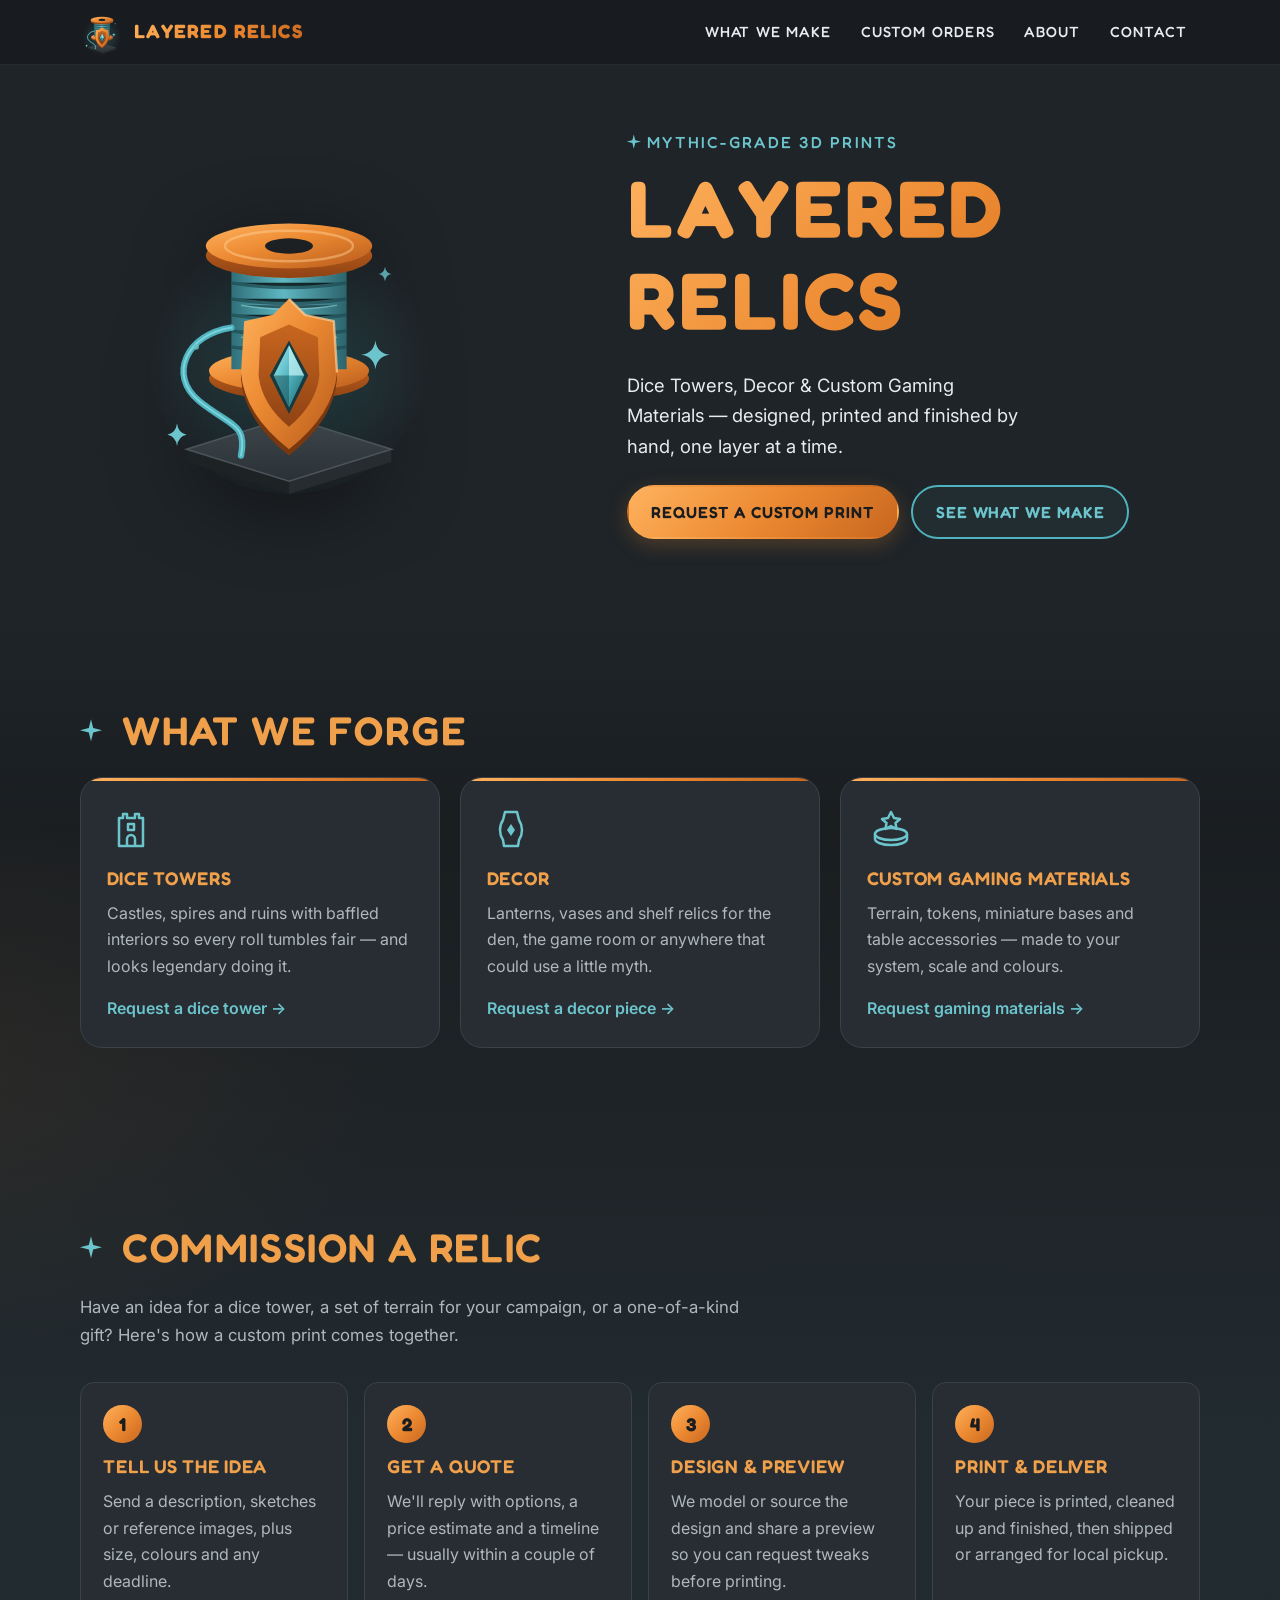
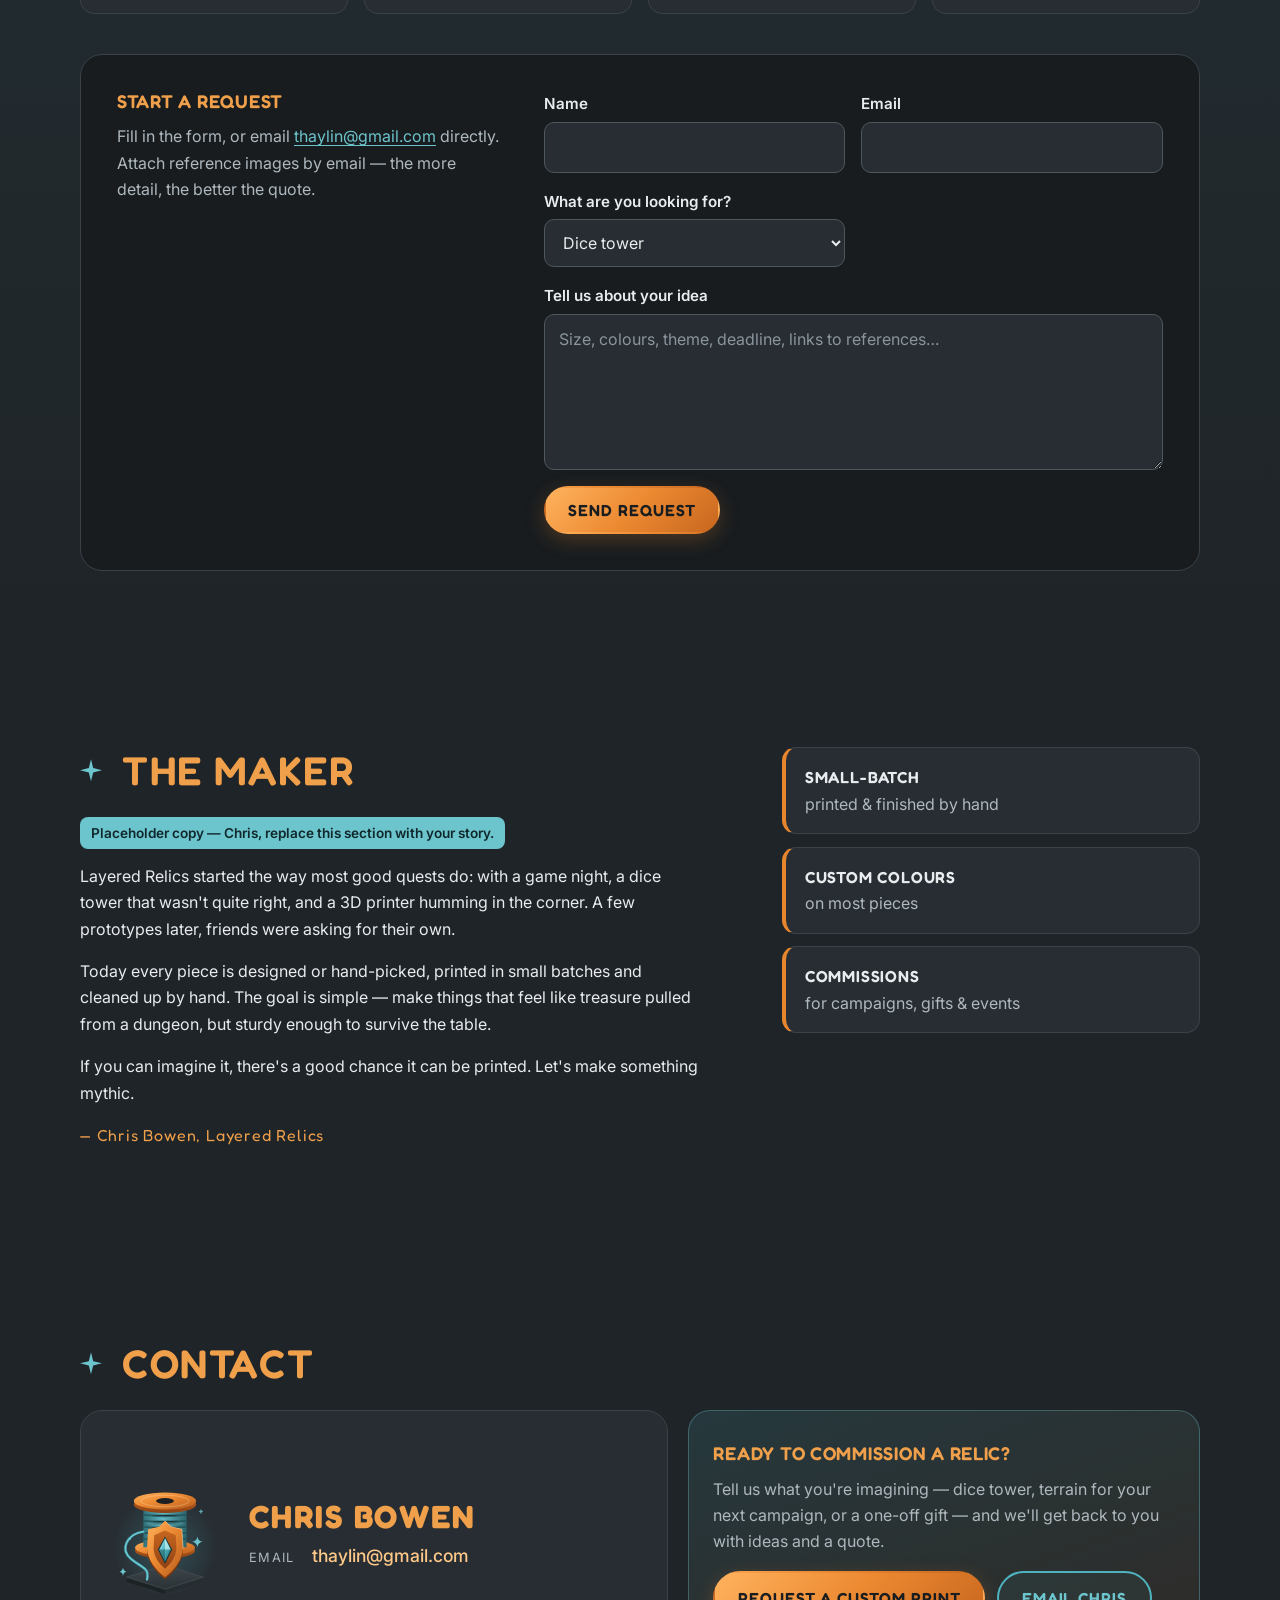
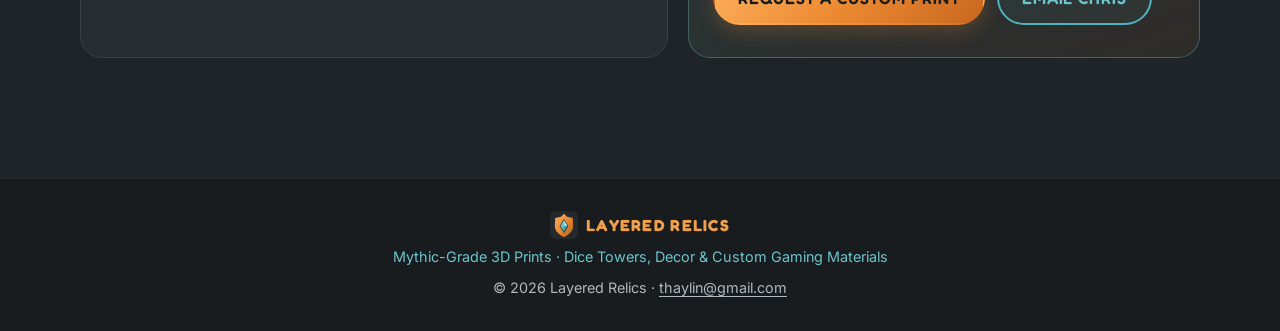
==== commit f58dc2f8: "feat: hide the product collection until real photos are ready - Add showCollection flag (default fal" ====
--- a/index.html
+++ b/index.html
@@ -48,7 +48,10 @@
       </button>
       <nav id="site-nav" class="site-nav" aria-label="Main">
         <ul>
-          <li><a href="#collection">Collection</a></li>
+          <!-- Items marked data-collection show only when showCollection is true in js/config.js;
+               items marked data-collection-off show only when it is false. -->
+          <li data-collection hidden><a href="#collection">Collection</a></li>
+          <li data-collection-off><a href="#what-we-make">What We Make</a></li>
           <li><a href="#custom">Custom Orders</a></li>
           <li><a href="#about">About</a></li>
           <li><a href="#contact">Contact</a></li>
@@ -69,15 +72,17 @@
           <h1 id="hero-title" class="hero-title">Layered Relics</h1>
           <p class="hero-sub">Dice Towers, Decor &amp; Custom Gaming Materials — designed, printed and finished by hand, one layer at a time.</p>
           <div class="hero-actions">
-            <a class="btn btn-primary" href="#collection">Browse the Collection</a>
-            <a class="btn btn-secondary" href="#custom">Request a Custom Print</a>
+            <a class="btn btn-primary" href="#collection" data-collection hidden>Browse the Collection</a>
+            <a class="btn btn-secondary" href="#custom" data-collection hidden>Request a Custom Print</a>
+            <a class="btn btn-primary" href="#custom" data-collection-off>Request a Custom Print</a>
+            <a class="btn btn-secondary" href="#what-we-make" data-collection-off>See What We Make</a>
           </div>
         </div>
       </div>
     </section>
 
     <!-- CATEGORIES -->
-    <section class="section categories" aria-labelledby="categories-title">
+    <section class="section categories" id="what-we-make" aria-labelledby="categories-title">
       <div class="container">
         <h2 id="categories-title" class="section-title">What We Forge</h2>
         <ul class="category-grid">
@@ -85,26 +90,27 @@
             <svg class="category-icon" viewBox="0 0 48 48" aria-hidden="true"><path d="M12 42V14h4v-4h4v4h8v-4h4v4h4v28Z" fill="none" stroke="currentColor" stroke-width="2.5" stroke-linejoin="round"/><path d="M20 42v-7a4 4 0 0 1 8 0v7M21 20h6v6h-6z" fill="none" stroke="currentColor" stroke-width="2.5" stroke-linejoin="round"/></svg>
             <h3>Dice Towers</h3>
             <p>Castles, spires and ruins with baffled interiors so every roll tumbles fair — and looks legendary doing it.</p>
-            <a class="text-link" href="#collection" data-filter-link="dice-towers">See dice towers</a>
+            <a class="text-link" href="#custom" data-request-type="Dice tower" data-filter-link="dice-towers" data-collection-text="See dice towers">Request a dice tower</a>
           </li>
           <li class="category-card">
             <svg class="category-icon" viewBox="0 0 48 48" aria-hidden="true"><path d="M18 8h12l2 8c4 6 4 14 0 20l-1 6H17l-1-6c-4-6-4-14 0-20Z" fill="none" stroke="currentColor" stroke-width="2.5" stroke-linejoin="round"/><path d="M24 20l4 6-4 6-4-6Z" fill="currentColor"/></svg>
             <h3>Decor</h3>
             <p>Lanterns, vases and shelf relics for the den, the game room or anywhere that could use a little myth.</p>
-            <a class="text-link" href="#collection" data-filter-link="decor">See decor</a>
+            <a class="text-link" href="#custom" data-request-type="Decor piece" data-filter-link="decor" data-collection-text="See decor">Request a decor piece</a>
           </li>
           <li class="category-card">
             <svg class="category-icon" viewBox="0 0 48 48" aria-hidden="true"><ellipse cx="24" cy="30" rx="16" ry="6" fill="none" stroke="currentColor" stroke-width="2.5"/><path d="M8 30v5c0 3.3 7.2 6 16 6s16-2.7 16-6v-5" fill="none" stroke="currentColor" stroke-width="2.5"/><path d="M24 8l3 6 6 1-4.5 4 1 6-5.5-3-5.5 3 1-6L15 15l6-1Z" fill="none" stroke="currentColor" stroke-width="2.5" stroke-linejoin="round"/></svg>
             <h3>Custom Gaming Materials</h3>
             <p>Terrain, tokens, miniature bases and table accessories — made to your system, scale and colours.</p>
-            <a class="text-link" href="#collection" data-filter-link="gaming">See gaming materials</a>
-          </li>
-        </ul>
-      </div>
-    </section>
-
-    <!-- COLLECTION (rendered from data/products.json by js/main.js) -->
-    <section class="section collection" id="collection" aria-labelledby="collection-title">
+            <a class="text-link" href="#custom" data-request-type="Terrain or scenery" data-filter-link="gaming" data-collection-text="See gaming materials">Request gaming materials</a>
+          </li>
+        </ul>
+      </div>
+    </section>
+
+    <!-- COLLECTION (rendered from data/products.json by js/main.js).
+         Hidden until real product photos are ready: set showCollection: true in js/config.js to show it. -->
+    <section class="section collection" id="collection" aria-labelledby="collection-title" data-collection hidden>
       <div class="container">
         <h2 id="collection-title" class="section-title">The Collection</h2>
         <p class="section-intro">A sampling of what comes off the printer. Most pieces can be made in your choice of colours — just ask.</p>
--- a/css/styles.css
+++ b/css/styles.css
@@ -30,6 +30,8 @@
 }
 
 *, *::before, *::after { box-sizing: border-box; }
+/* Make the hidden attribute win over display rules such as .btn { display: inline-flex } */
+[hidden] { display: none !important; }
 
 html { scroll-behavior: smooth; -webkit-text-size-adjust: 100%; }
 @media (prefers-reduced-motion: reduce) {
